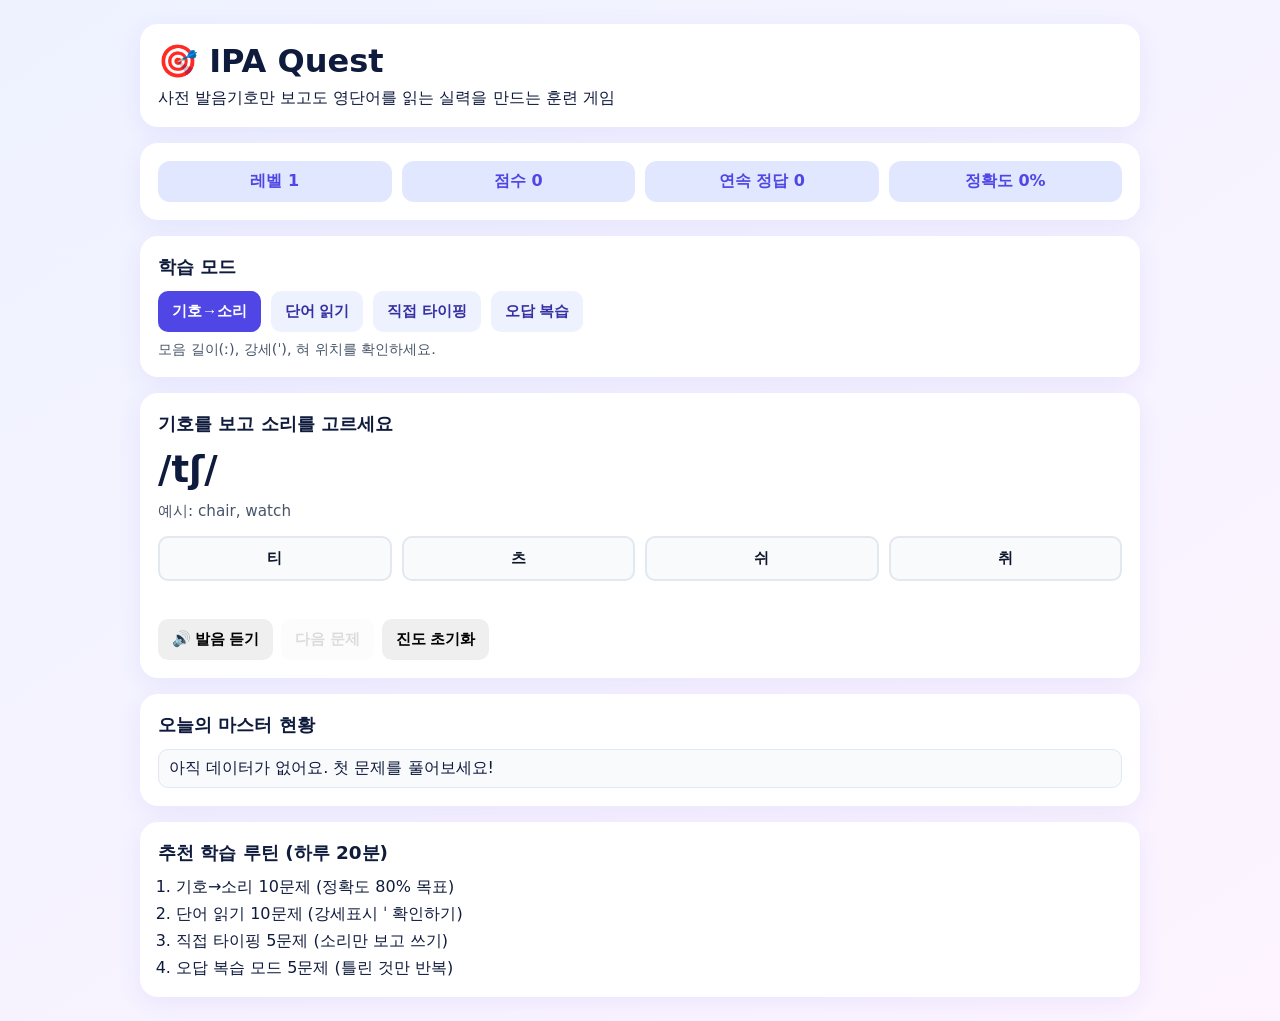
==== index.html @ 6cfd7887 "Add standalone IPA Quest HTML for no-localhost use" ====
<!doctype html>
<html lang="ko">
<head>
  <meta charset="UTF-8" />
  <meta name="viewport" content="width=device-width, initial-scale=1.0" />
  <title>IPA Quest - 영어 발음기호 마스터 게임</title>
  <link rel="stylesheet" href="styles.css" />
</head>
<body>
  <main class="app">
    <header>
      <h1>🎯 IPA Quest</h1>
      <p>사전 발음기호만 보고도 영단어를 읽는 실력을 만드는 훈련 게임</p>
    </header>

    <section class="status-panel">
      <div class="badge">레벨 <span id="level">1</span></div>
      <div class="badge">점수 <span id="score">0</span></div>
      <div class="badge">연속 정답 <span id="streak">0</span></div>
      <div class="badge">정확도 <span id="accuracy">0%</span></div>
    </section>

    <section class="mode-panel">
      <h2>학습 모드</h2>
      <div class="buttons">
        <button data-mode="symbol" class="mode-btn active">기호→소리</button>
        <button data-mode="word" class="mode-btn">단어 읽기</button>
        <button data-mode="typing" class="mode-btn">직접 타이핑</button>
        <button data-mode="review" class="mode-btn">오답 복습</button>
      </div>
      <p class="hint" id="modeHint"></p>
    </section>

    <section class="card" id="questionCard">
      <h2 id="questionTitle">문제</h2>
      <div class="prompt" id="promptArea"></div>
      <p class="subtext" id="subText"></p>
      <div class="choices" id="choices"></div>

      <div id="typingArea" class="typing-area hidden">
        <label for="typingInput">한글 발음을 직접 입력해보세요</label>
        <div class="typing-row">
          <input id="typingInput" type="text" placeholder="예: 스케줄" />
          <button id="submitTypingBtn">제출</button>
        </div>
      </div>

      <div class="feedback" id="feedback"></div>
      <div class="actions">
        <button id="speakBtn">🔊 발음 듣기</button>
        <button id="nextBtn" disabled>다음 문제</button>
        <button id="resetBtn">진도 초기화</button>
      </div>
    </section>

    <section class="progress-list">
      <h2>오늘의 마스터 현황</h2>
      <ul id="masteryList"></ul>
    </section>

    <section class="study-plan">
      <h2>추천 학습 루틴 (하루 20분)</h2>
      <ol>
        <li>기호→소리 10문제 (정확도 80% 목표)</li>
        <li>단어 읽기 10문제 (강세표시 ˈ 확인하기)</li>
        <li>직접 타이핑 5문제 (소리만 보고 쓰기)</li>
        <li>오답 복습 모드 5문제 (틀린 것만 반복)</li>
      </ol>
    </section>
  </main>

  <script src="app.js"></script>
</body>
</html>
---- styles.css ----
:root {
  --card: #ffffff;
  --ink: #0f1b3d;
  --accent: #4f46e5;
  --accent-soft: #e0e7ff;
  --ok: #166534;
  --bad: #991b1b;
}

* { box-sizing: border-box; }
body {
  margin: 0;
  font-family: "Pretendard", "Noto Sans KR", system-ui, sans-serif;
  background: linear-gradient(145deg, #eef2ff, #fdf4ff);
  color: var(--ink);
}

.app {
  width: min(1000px, 94vw);
  margin: 24px auto;
  display: grid;
  gap: 16px;
}

header, .card, .mode-panel, .status-panel, .progress-list, .study-plan {
  background: var(--card);
  border-radius: 18px;
  padding: 18px;
  box-shadow: 0 6px 25px rgba(79, 70, 229, 0.08);
}

h1 { margin: 0 0 8px; }
h2 { margin: 0 0 12px; font-size: 1.15rem; }
p { margin: 0; }

.status-panel {
  display: grid;
  grid-template-columns: repeat(auto-fit, minmax(120px, 1fr));
  gap: 10px;
}

.badge {
  background: var(--accent-soft);
  color: var(--accent);
  padding: 10px;
  border-radius: 12px;
  text-align: center;
  font-weight: 700;
}

.buttons { display: flex; gap: 10px; flex-wrap: wrap; }

button {
  border: none;
  border-radius: 10px;
  padding: 10px 14px;
  cursor: pointer;
  font-weight: 700;
  font-size: 0.95rem;
}

.mode-btn { background: #eef2ff; color: #3730a3; }
.mode-btn.active { background: var(--accent); color: white; }

.prompt {
  font-size: clamp(1.6rem, 4vw, 2.3rem);
  font-weight: 800;
  margin: 10px 0;
}

.subtext { font-size: 0.95rem; color: #475569; margin-bottom: 8px; }

.choices {
  display: grid;
  grid-template-columns: repeat(auto-fit, minmax(160px, 1fr));
  gap: 10px;
  margin: 14px 0;
}

.choice {
  background: #f8fafc;
  color: #0f172a;
  border: 2px solid #e2e8f0;
}
.choice.correct { border-color: #22c55e; background: #dcfce7; }
.choice.wrong { border-color: #f87171; background: #fee2e2; }

.feedback { min-height: 24px; font-weight: 700; }
.feedback.ok { color: var(--ok); }
.feedback.bad { color: var(--bad); }

.actions { display: flex; gap: 8px; flex-wrap: wrap; }
#nextBtn:disabled { opacity: 0.45; cursor: not-allowed; }

.progress-list ul, .progress-list li { margin: 0; padding: 0; list-style: none; }
#masteryList {
  display: grid;
  grid-template-columns: repeat(auto-fit, minmax(170px, 1fr));
  gap: 8px;
}
#masteryList li {
  background: #f8fafc;
  border-radius: 10px;
  padding: 8px 10px;
  border: 1px solid #e2e8f0;
}

.hint { margin-top: 8px; color: #475569; font-size: 0.9rem; }

.typing-area { margin: 8px 0 14px; }
.typing-area label { display: block; font-size: 0.92rem; margin-bottom: 8px; }
.typing-row { display: flex; gap: 8px; }
.typing-row input {
  flex: 1;
  border-radius: 10px;
  border: 2px solid #cbd5e1;
  padding: 10px;
  font-size: 0.95rem;
}

.hidden { display: none; }

.study-plan ol { margin: 0; padding-left: 18px; display: grid; gap: 6px; }
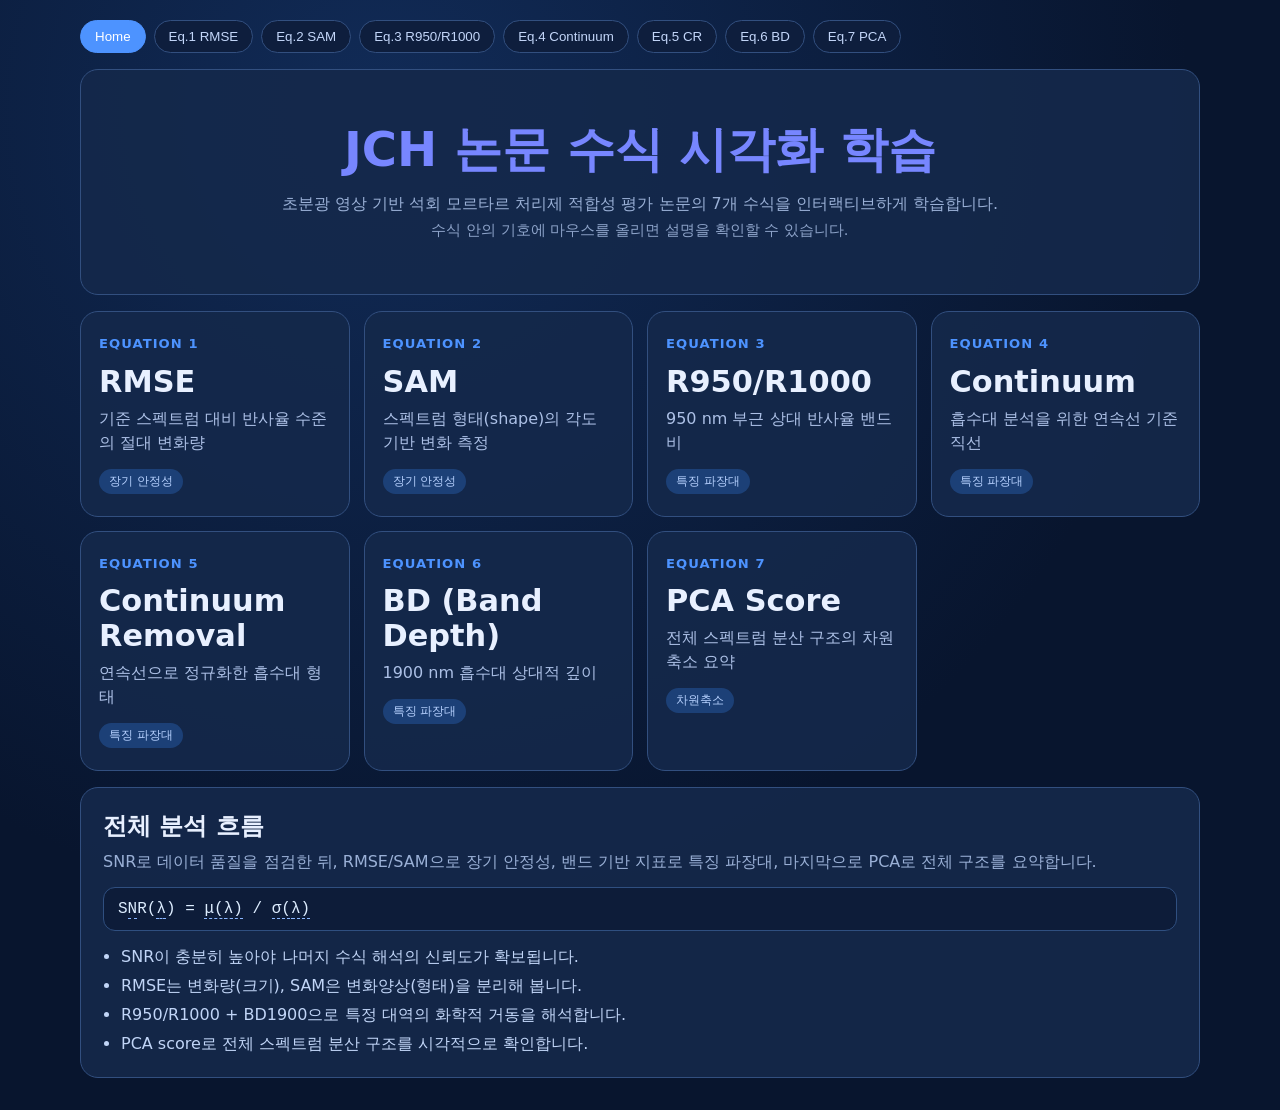
==== commit cafb50e9: "feat: build interactive JCH equation concept map UI" ====
--- a/index.html
+++ b/index.html
@@ -3,69 +3,26 @@
 <head>
   <meta charset="UTF-8" />
   <meta name="viewport" content="width=device-width, initial-scale=1.0" />
-  <title>IPA Quest - 영어 발음기호 마스터 게임</title>
+  <title>JCH 논문 수식 시각화 학습</title>
   <link rel="stylesheet" href="styles.css" />
 </head>
 <body>
-  <main class="app">
-    <header>
-      <h1>🎯 IPA Quest</h1>
-      <p>사전 발음기호만 보고도 영단어를 읽는 실력을 만드는 훈련 게임</p>
-    </header>
+  <main class="app-shell">
+    <nav class="top-nav" id="topNav"></nav>
 
-    <section class="status-panel">
-      <div class="badge">레벨 <span id="level">1</span></div>
-      <div class="badge">점수 <span id="score">0</span></div>
-      <div class="badge">연속 정답 <span id="streak">0</span></div>
-      <div class="badge">정확도 <span id="accuracy">0%</span></div>
+    <section class="hero">
+      <h1>JCH 논문 수식 시각화 학습</h1>
+      <p>초분광 영상 기반 석회 모르타르 처리제 적합성 평가 논문의 7개 수식을 인터랙티브하게 학습합니다.</p>
+      <p class="helper">수식 안의 기호에 마우스를 올리면 설명을 확인할 수 있습니다.</p>
     </section>
 
-    <section class="mode-panel">
-      <h2>학습 모드</h2>
-      <div class="buttons">
-        <button data-mode="symbol" class="mode-btn active">기호→소리</button>
-        <button data-mode="word" class="mode-btn">단어 읽기</button>
-        <button data-mode="typing" class="mode-btn">직접 타이핑</button>
-        <button data-mode="review" class="mode-btn">오답 복습</button>
-      </div>
-      <p class="hint" id="modeHint"></p>
-    </section>
+    <section class="cards" id="equationCards"></section>
 
-    <section class="card" id="questionCard">
-      <h2 id="questionTitle">문제</h2>
-      <div class="prompt" id="promptArea"></div>
-      <p class="subtext" id="subText"></p>
-      <div class="choices" id="choices"></div>
-
-      <div id="typingArea" class="typing-area hidden">
-        <label for="typingInput">한글 발음을 직접 입력해보세요</label>
-        <div class="typing-row">
-          <input id="typingInput" type="text" placeholder="예: 스케줄" />
-          <button id="submitTypingBtn">제출</button>
-        </div>
-      </div>
-
-      <div class="feedback" id="feedback"></div>
-      <div class="actions">
-        <button id="speakBtn">🔊 발음 듣기</button>
-        <button id="nextBtn" disabled>다음 문제</button>
-        <button id="resetBtn">진도 초기화</button>
-      </div>
-    </section>
-
-    <section class="progress-list">
-      <h2>오늘의 마스터 현황</h2>
-      <ul id="masteryList"></ul>
-    </section>
-
-    <section class="study-plan">
-      <h2>추천 학습 루틴 (하루 20분)</h2>
-      <ol>
-        <li>기호→소리 10문제 (정확도 80% 목표)</li>
-        <li>단어 읽기 10문제 (강세표시 ˈ 확인하기)</li>
-        <li>직접 타이핑 5문제 (소리만 보고 쓰기)</li>
-        <li>오답 복습 모드 5문제 (틀린 것만 반복)</li>
-      </ol>
+    <section class="detail" id="detailPanel" aria-live="polite">
+      <h2 id="detailTitle"></h2>
+      <p id="detailSummary"></p>
+      <div class="formula" id="detailFormula"></div>
+      <ul id="detailPoints"></ul>
     </section>
   </main>
 
--- a/styles.css
+++ b/styles.css
@@ -1,123 +1,173 @@
 :root {
-  --card: #ffffff;
-  --ink: #0f1b3d;
-  --accent: #4f46e5;
-  --accent-soft: #e0e7ff;
-  --ok: #166534;
-  --bad: #991b1b;
+  --bg: #08152e;
+  --bg-soft: #102446;
+  --card: #1a2d4d;
+  --border: #324f7f;
+  --text: #e8f0ff;
+  --muted: #9ab0d6;
+  --accent: #4d93ff;
 }
 
 * { box-sizing: border-box; }
+
 body {
   margin: 0;
   font-family: "Pretendard", "Noto Sans KR", system-ui, sans-serif;
-  background: linear-gradient(145deg, #eef2ff, #fdf4ff);
-  color: var(--ink);
+  background: radial-gradient(circle at 30% 10%, #112b57 0%, var(--bg) 60%);
+  color: var(--text);
 }
 
-.app {
-  width: min(1000px, 94vw);
-  margin: 24px auto;
+.app-shell {
+  width: min(1120px, 94vw);
+  margin: 20px auto 32px;
   display: grid;
   gap: 16px;
 }
 
-header, .card, .mode-panel, .status-panel, .progress-list, .study-plan {
-  background: var(--card);
-  border-radius: 18px;
-  padding: 18px;
-  box-shadow: 0 6px 25px rgba(79, 70, 229, 0.08);
+.top-nav {
+  display: flex;
+  gap: 8px;
+  flex-wrap: wrap;
 }
 
-h1 { margin: 0 0 8px; }
-h2 { margin: 0 0 12px; font-size: 1.15rem; }
-p { margin: 0; }
-
-.status-panel {
-  display: grid;
-  grid-template-columns: repeat(auto-fit, minmax(120px, 1fr));
-  gap: 10px;
+.tab-btn {
+  border: 1px solid var(--border);
+  background: #0e1e3d;
+  color: #c3d6f9;
+  padding: 8px 14px;
+  border-radius: 999px;
+  cursor: pointer;
 }
 
-.badge {
-  background: var(--accent-soft);
-  color: var(--accent);
-  padding: 10px;
-  border-radius: 12px;
+.tab-btn.active {
+  background: var(--accent);
+  border-color: var(--accent);
+  color: #fff;
+}
+
+.hero,
+.detail,
+.eq-card {
+  background: rgba(21, 40, 75, 0.9);
+  border: 1px solid var(--border);
+  border-radius: 18px;
+}
+
+.hero {
   text-align: center;
+  padding: 48px 20px;
+}
+
+.hero h1 {
+  margin: 0 0 12px;
+  color: #7786ff;
+  font-size: clamp(1.8rem, 4vw, 3rem);
+}
+
+.hero p { margin: 6px 0; color: var(--muted); }
+.helper { font-size: 0.92rem; opacity: 0.9; }
+
+.cards {
+  display: grid;
+  grid-template-columns: repeat(auto-fit, minmax(250px, 1fr));
+  gap: 14px;
+}
+
+.eq-card {
+  padding: 22px 18px;
+  cursor: pointer;
+  transition: transform .15s ease, border-color .15s ease;
+}
+
+.eq-card:hover,
+.eq-card.active {
+  transform: translateY(-2px);
+  border-color: #5f9bff;
+}
+
+.eq-card h3 {
+  margin: 10px 0 8px;
+  font-size: 1.9rem;
+}
+
+.eq-card p {
+  margin: 0;
+  color: #acc0e6;
+  line-height: 1.5;
+}
+
+.eq-index {
+  color: #4d93ff !important;
+  font-size: .82rem;
+  letter-spacing: .08em;
   font-weight: 700;
 }
 
-.buttons { display: flex; gap: 10px; flex-wrap: wrap; }
-
-button {
-  border: none;
-  border-radius: 10px;
-  padding: 10px 14px;
-  cursor: pointer;
-  font-weight: 700;
-  font-size: 0.95rem;
+.tag {
+  margin-top: 14px;
+  display: inline-block;
+  padding: 4px 10px;
+  border-radius: 999px;
+  font-size: .78rem;
+  background: #1c4077;
+  color: #b7d1ff;
 }
 
-.mode-btn { background: #eef2ff; color: #3730a3; }
-.mode-btn.active { background: var(--accent); color: white; }
-
-.prompt {
-  font-size: clamp(1.6rem, 4vw, 2.3rem);
-  font-weight: 800;
-  margin: 10px 0;
+.detail {
+  padding: 22px;
 }
 
-.subtext { font-size: 0.95rem; color: #475569; margin-bottom: 8px; }
+.detail h2 { margin: 0 0 10px; }
+.detail p { margin: 0 0 14px; color: var(--muted); }
 
-.choices {
-  display: grid;
-  grid-template-columns: repeat(auto-fit, minmax(160px, 1fr));
-  gap: 10px;
-  margin: 14px 0;
+.formula {
+  margin: 10px 0 16px;
+  background: #0d1c39;
+  border: 1px solid #2f4f80;
+  border-radius: 12px;
+  padding: 12px 14px;
+  font-family: "JetBrains Mono", Consolas, monospace;
+  color: #ddedff;
 }
 
-.choice {
-  background: #f8fafc;
-  color: #0f172a;
-  border: 2px solid #e2e8f0;
+.symbol {
+  position: relative;
+  border-bottom: 1px dashed #8ab6ff;
+  cursor: help;
 }
-.choice.correct { border-color: #22c55e; background: #dcfce7; }
-.choice.wrong { border-color: #f87171; background: #fee2e2; }
 
-.feedback { min-height: 24px; font-weight: 700; }
-.feedback.ok { color: var(--ok); }
-.feedback.bad { color: var(--bad); }
+.symbol::after {
+  content: attr(data-tip);
+  position: absolute;
+  left: 0;
+  bottom: calc(100% + 8px);
+  opacity: 0;
+  pointer-events: none;
+  white-space: nowrap;
+  background: #021330;
+  border: 1px solid #3e65a1;
+  color: #d6e5ff;
+  border-radius: 8px;
+  padding: 6px 8px;
+  font-size: .76rem;
+  transform: translateY(4px);
+  transition: all .12s ease;
+}
 
-.actions { display: flex; gap: 8px; flex-wrap: wrap; }
-#nextBtn:disabled { opacity: 0.45; cursor: not-allowed; }
+.symbol:hover::after {
+  opacity: 1;
+  transform: translateY(0);
+}
 
-.progress-list ul, .progress-list li { margin: 0; padding: 0; list-style: none; }
-#masteryList {
+#detailPoints {
+  margin: 0;
+  padding-left: 18px;
+  color: #c1d5f7;
   display: grid;
-  grid-template-columns: repeat(auto-fit, minmax(170px, 1fr));
   gap: 8px;
 }
-#masteryList li {
-  background: #f8fafc;
-  border-radius: 10px;
-  padding: 8px 10px;
-  border: 1px solid #e2e8f0;
+
+@media (max-width: 720px) {
+  .eq-card h3 { font-size: 1.6rem; }
+  .hero { padding: 34px 18px; }
 }
-
-.hint { margin-top: 8px; color: #475569; font-size: 0.9rem; }
-
-.typing-area { margin: 8px 0 14px; }
-.typing-area label { display: block; font-size: 0.92rem; margin-bottom: 8px; }
-.typing-row { display: flex; gap: 8px; }
-.typing-row input {
-  flex: 1;
-  border-radius: 10px;
-  border: 2px solid #cbd5e1;
-  padding: 10px;
-  font-size: 0.95rem;
-}
-
-.hidden { display: none; }
-
-.study-plan ol { margin: 0; padding-left: 18px; display: grid; gap: 6px; }
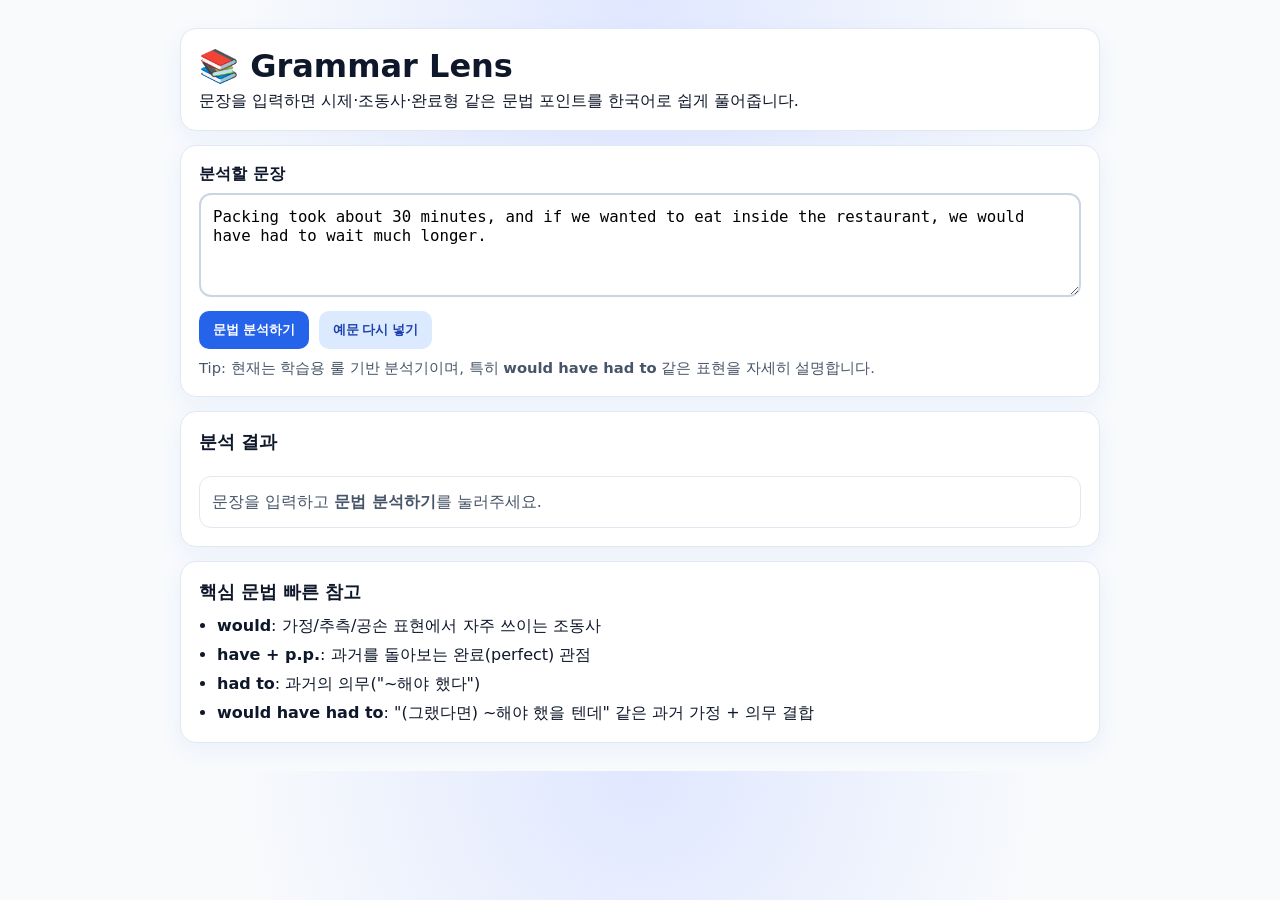
==== commit aedb966c: "Create Grammar Lens web app for English grammar usage explanations" ====
--- a/index.html
+++ b/index.html
@@ -3,26 +3,40 @@
 <head>
   <meta charset="UTF-8" />
   <meta name="viewport" content="width=device-width, initial-scale=1.0" />
-  <title>JCH 논문 수식 시각화 학습</title>
+  <title>Grammar Lens - 영어 문법 용례 해설기</title>
   <link rel="stylesheet" href="styles.css" />
 </head>
 <body>
-  <main class="app-shell">
-    <nav class="top-nav" id="topNav"></nav>
+  <main class="app">
+    <header class="hero">
+      <h1>📚 Grammar Lens</h1>
+      <p>문장을 입력하면 시제·조동사·완료형 같은 문법 포인트를 한국어로 쉽게 풀어줍니다.</p>
+    </header>
 
-    <section class="hero">
-      <h1>JCH 논문 수식 시각화 학습</h1>
-      <p>초분광 영상 기반 석회 모르타르 처리제 적합성 평가 논문의 7개 수식을 인터랙티브하게 학습합니다.</p>
-      <p class="helper">수식 안의 기호에 마우스를 올리면 설명을 확인할 수 있습니다.</p>
+    <section class="panel input-panel">
+      <label for="sentenceInput">분석할 문장</label>
+      <textarea id="sentenceInput" rows="4">Packing took about 30 minutes, and if we wanted to eat inside the restaurant, we would have had to wait much longer.</textarea>
+      <div class="actions">
+        <button id="analyzeBtn">문법 분석하기</button>
+        <button id="sampleBtn" class="ghost">예문 다시 넣기</button>
+      </div>
+      <p class="tip">Tip: 현재는 학습용 룰 기반 분석기이며, 특히 <strong>would have had to</strong> 같은 표현을 자세히 설명합니다.</p>
     </section>
 
-    <section class="cards" id="equationCards"></section>
+    <section class="panel" id="resultPanel">
+      <h2>분석 결과</h2>
+      <div id="chips" class="chips"></div>
+      <div id="explanation" class="explanation empty">문장을 입력하고 <strong>문법 분석하기</strong>를 눌러주세요.</div>
+    </section>
 
-    <section class="detail" id="detailPanel" aria-live="polite">
-      <h2 id="detailTitle"></h2>
-      <p id="detailSummary"></p>
-      <div class="formula" id="detailFormula"></div>
-      <ul id="detailPoints"></ul>
+    <section class="panel">
+      <h2>핵심 문법 빠른 참고</h2>
+      <ul class="quick-guide">
+        <li><strong>would</strong>: 가정/추측/공손 표현에서 자주 쓰이는 조동사</li>
+        <li><strong>have + p.p.</strong>: 과거를 돌아보는 완료(perfect) 관점</li>
+        <li><strong>had to</strong>: 과거의 의무("~해야 했다")</li>
+        <li><strong>would have had to</strong>: "(그랬다면) ~해야 했을 텐데" 같은 과거 가정 + 의무 결합</li>
+      </ul>
     </section>
   </main>
 
--- a/styles.css
+++ b/styles.css
@@ -1,173 +1,116 @@
 :root {
-  --bg: #08152e;
-  --bg-soft: #102446;
-  --card: #1a2d4d;
-  --border: #324f7f;
-  --text: #e8f0ff;
-  --muted: #9ab0d6;
-  --accent: #4d93ff;
+  --bg: #f8fafc;
+  --card: #ffffff;
+  --ink: #0f172a;
+  --muted: #475569;
+  --primary: #2563eb;
+  --primary-soft: #dbeafe;
+  --border: #e2e8f0;
 }
 
 * { box-sizing: border-box; }
-
 body {
   margin: 0;
   font-family: "Pretendard", "Noto Sans KR", system-ui, sans-serif;
-  background: radial-gradient(circle at 30% 10%, #112b57 0%, var(--bg) 60%);
-  color: var(--text);
+  background: radial-gradient(circle at top, #e0e7ff 0%, var(--bg) 40%);
+  color: var(--ink);
 }
 
-.app-shell {
-  width: min(1120px, 94vw);
-  margin: 20px auto 32px;
+.app {
+  width: min(920px, 94vw);
+  margin: 28px auto;
   display: grid;
-  gap: 16px;
+  gap: 14px;
 }
 
-.top-nav {
+.hero,
+.panel {
+  background: var(--card);
+  border: 1px solid var(--border);
+  border-radius: 16px;
+  padding: 18px;
+  box-shadow: 0 8px 24px rgba(37, 99, 235, 0.06);
+}
+
+h1 { margin: 0 0 6px; }
+h2 { margin: 0 0 12px; font-size: 1.1rem; }
+p { margin: 0; }
+
+label {
+  font-weight: 700;
+  display: block;
+  margin-bottom: 8px;
+}
+
+textarea {
+  width: 100%;
+  border: 2px solid #cbd5e1;
+  border-radius: 12px;
+  padding: 12px;
+  font-size: 0.98rem;
+  resize: vertical;
+}
+
+.actions {
   display: flex;
-  gap: 8px;
+  gap: 10px;
+  margin-top: 10px;
   flex-wrap: wrap;
 }
 
-.tab-btn {
-  border: 1px solid var(--border);
-  background: #0e1e3d;
-  color: #c3d6f9;
-  padding: 8px 14px;
-  border-radius: 999px;
+button {
+  border: none;
+  border-radius: 10px;
+  padding: 10px 14px;
+  font-weight: 700;
   cursor: pointer;
-}
-
-.tab-btn.active {
-  background: var(--accent);
-  border-color: var(--accent);
+  background: var(--primary);
   color: #fff;
 }
 
-.hero,
-.detail,
-.eq-card {
-  background: rgba(21, 40, 75, 0.9);
-  border: 1px solid var(--border);
-  border-radius: 18px;
+button.ghost {
+  background: var(--primary-soft);
+  color: #1e40af;
 }
 
-.hero {
-  text-align: center;
-  padding: 48px 20px;
+.tip {
+  margin-top: 10px;
+  color: var(--muted);
+  font-size: 0.92rem;
 }
 
-.hero h1 {
-  margin: 0 0 12px;
-  color: #7786ff;
-  font-size: clamp(1.8rem, 4vw, 3rem);
+.chips {
+  display: flex;
+  flex-wrap: wrap;
+  gap: 8px;
+  margin-bottom: 10px;
 }
 
-.hero p { margin: 6px 0; color: var(--muted); }
-.helper { font-size: 0.92rem; opacity: 0.9; }
-
-.cards {
-  display: grid;
-  grid-template-columns: repeat(auto-fit, minmax(250px, 1fr));
-  gap: 14px;
-}
-
-.eq-card {
-  padding: 22px 18px;
-  cursor: pointer;
-  transition: transform .15s ease, border-color .15s ease;
-}
-
-.eq-card:hover,
-.eq-card.active {
-  transform: translateY(-2px);
-  border-color: #5f9bff;
-}
-
-.eq-card h3 {
-  margin: 10px 0 8px;
-  font-size: 1.9rem;
-}
-
-.eq-card p {
-  margin: 0;
-  color: #acc0e6;
-  line-height: 1.5;
-}
-
-.eq-index {
-  color: #4d93ff !important;
-  font-size: .82rem;
-  letter-spacing: .08em;
+.chip {
+  background: #eff6ff;
+  color: #1d4ed8;
+  border: 1px solid #bfdbfe;
+  padding: 6px 10px;
+  border-radius: 999px;
+  font-size: 0.86rem;
   font-weight: 700;
 }
 
-.tag {
-  margin-top: 14px;
-  display: inline-block;
-  padding: 4px 10px;
-  border-radius: 999px;
-  font-size: .78rem;
-  background: #1c4077;
-  color: #b7d1ff;
+.explanation {
+  border: 1px solid var(--border);
+  border-radius: 12px;
+  padding: 12px;
+  line-height: 1.6;
+  white-space: pre-line;
 }
 
-.detail {
-  padding: 22px;
+.explanation.empty {
+  color: var(--muted);
 }
 
-.detail h2 { margin: 0 0 10px; }
-.detail p { margin: 0 0 14px; color: var(--muted); }
-
-.formula {
-  margin: 10px 0 16px;
-  background: #0d1c39;
-  border: 1px solid #2f4f80;
-  border-radius: 12px;
-  padding: 12px 14px;
-  font-family: "JetBrains Mono", Consolas, monospace;
-  color: #ddedff;
-}
-
-.symbol {
-  position: relative;
-  border-bottom: 1px dashed #8ab6ff;
-  cursor: help;
-}
-
-.symbol::after {
-  content: attr(data-tip);
-  position: absolute;
-  left: 0;
-  bottom: calc(100% + 8px);
-  opacity: 0;
-  pointer-events: none;
-  white-space: nowrap;
-  background: #021330;
-  border: 1px solid #3e65a1;
-  color: #d6e5ff;
-  border-radius: 8px;
-  padding: 6px 8px;
-  font-size: .76rem;
-  transform: translateY(4px);
-  transition: all .12s ease;
-}
-
-.symbol:hover::after {
-  opacity: 1;
-  transform: translateY(0);
-}
-
-#detailPoints {
+.quick-guide {
   margin: 0;
   padding-left: 18px;
-  color: #c1d5f7;
   display: grid;
   gap: 8px;
 }
-
-@media (max-width: 720px) {
-  .eq-card h3 { font-size: 1.6rem; }
-  .hero { padding: 34px 18px; }
-}
